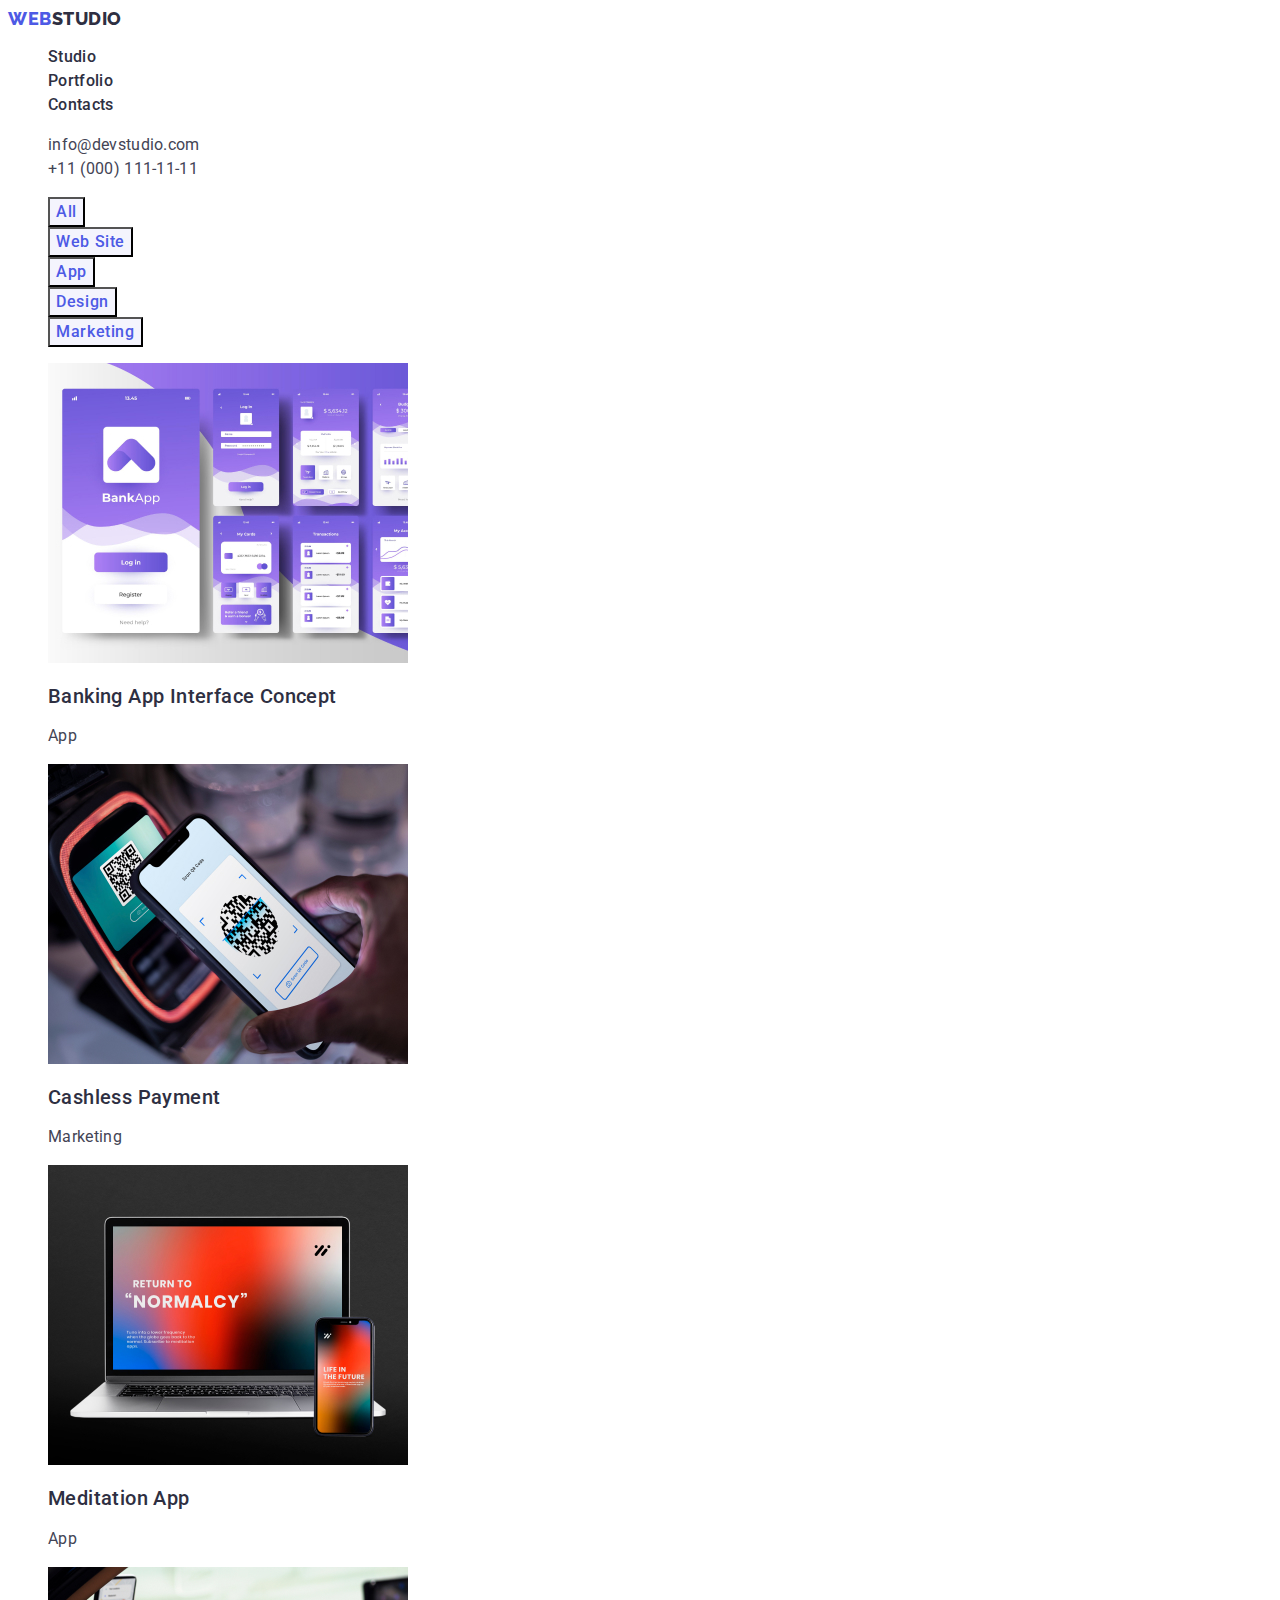
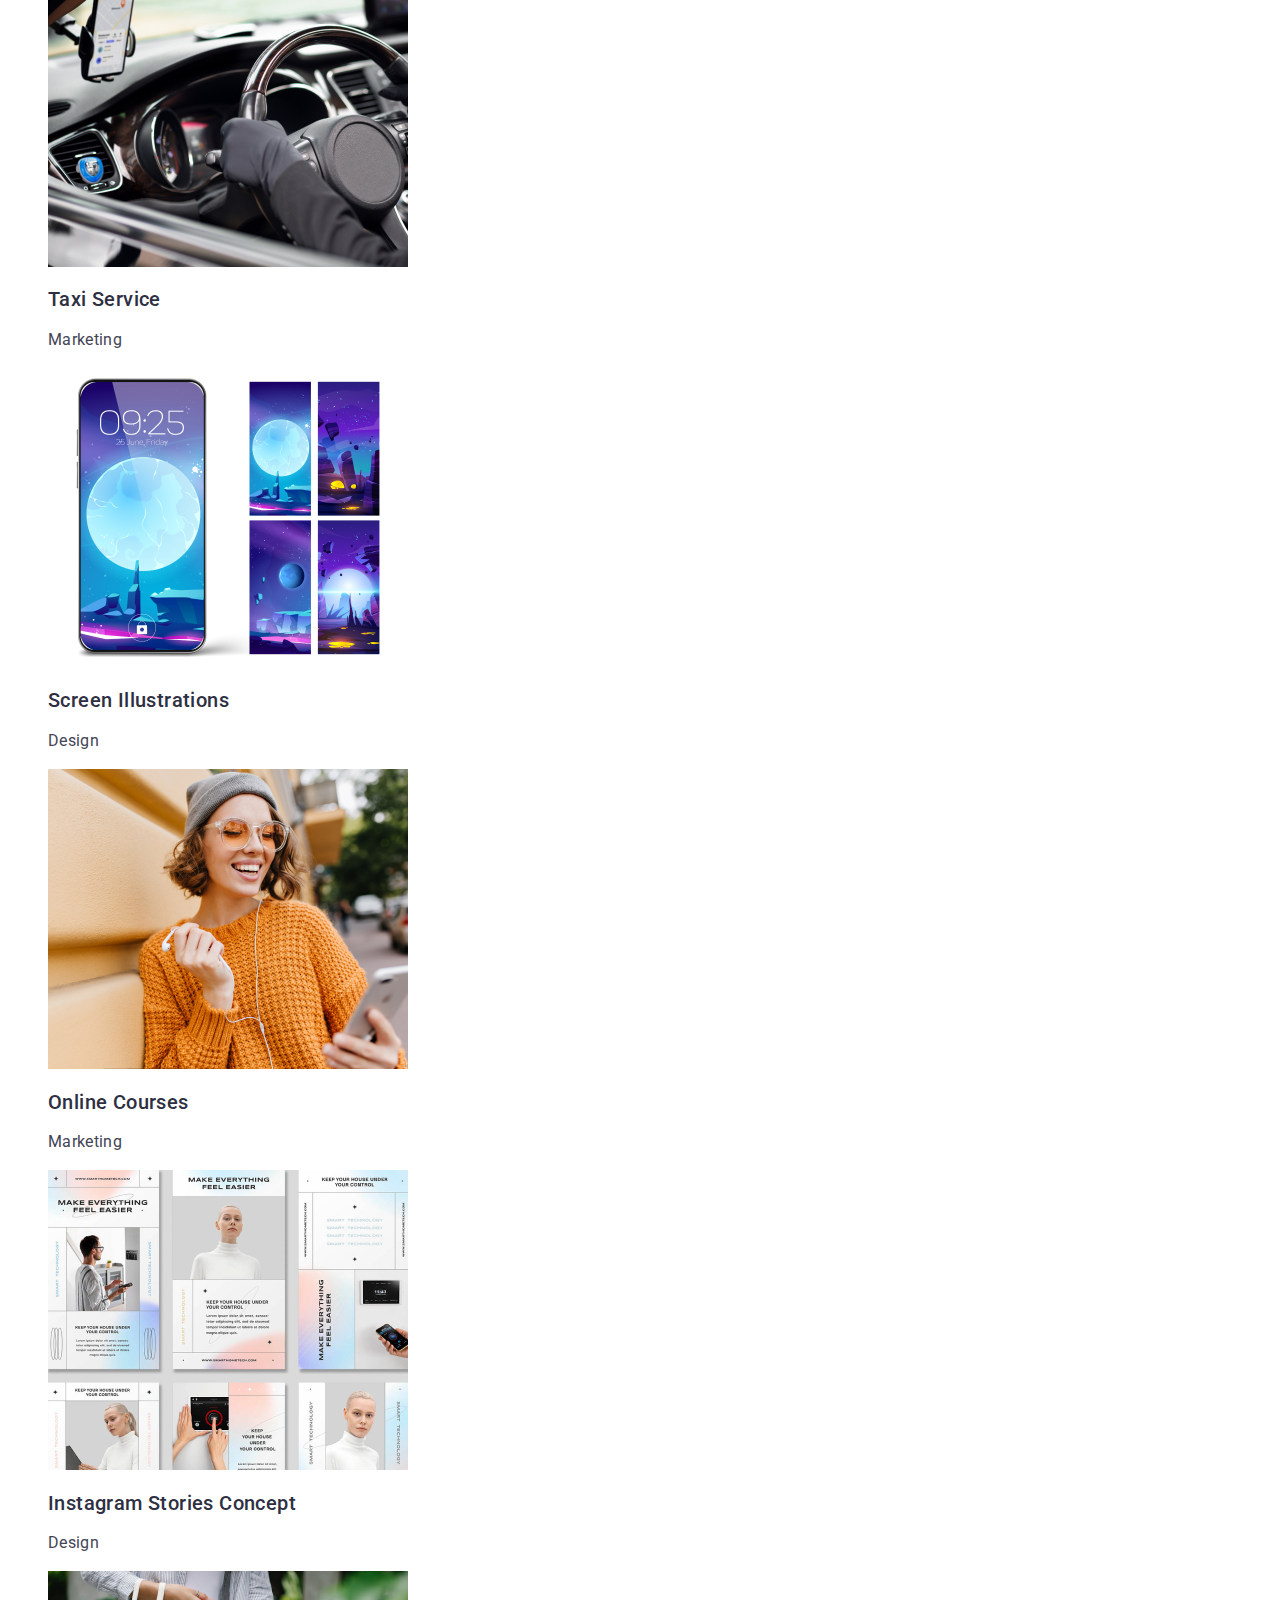
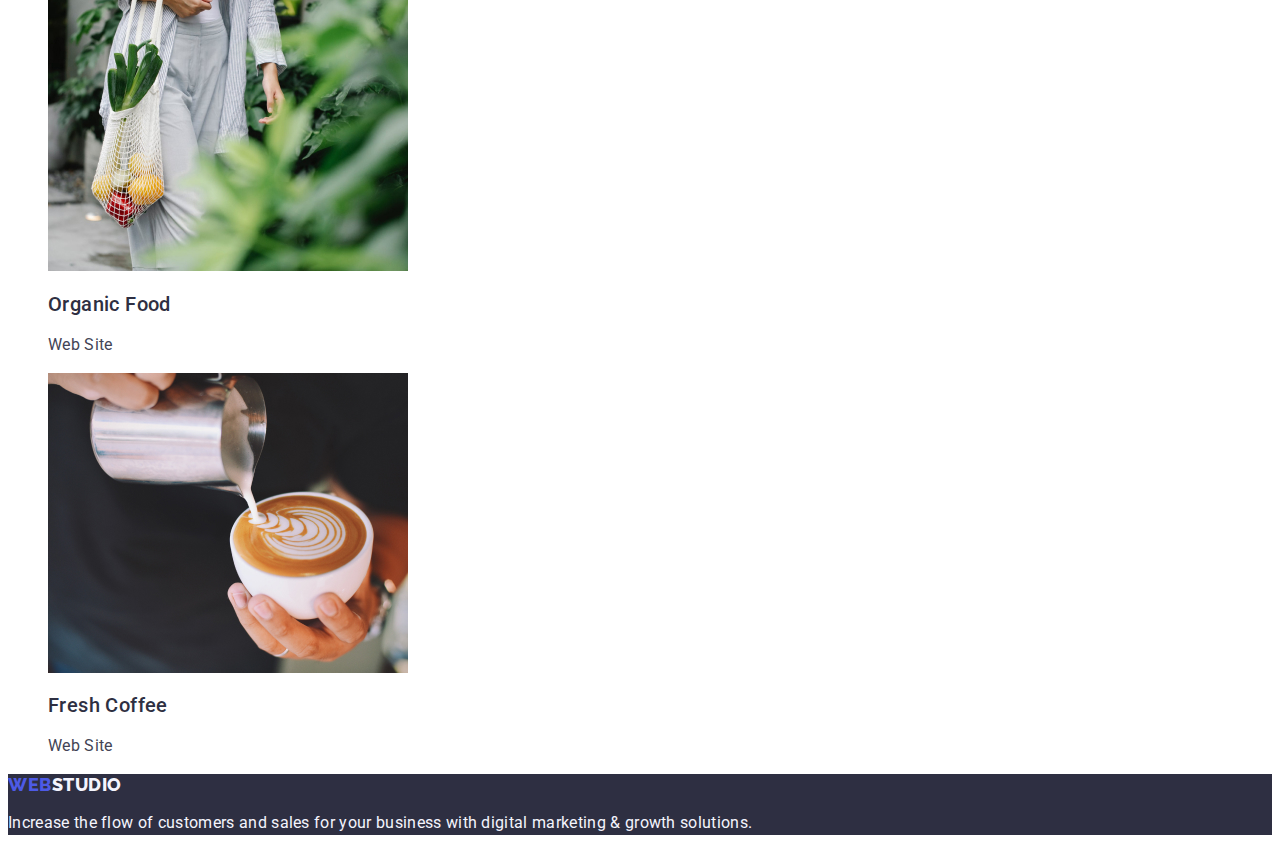
==== portfolio.html @ 7645acca "Initial commit" ====
<!DOCTYPE html>
<html lang="en">

<head>
    <meta charset="UTF-8">
    <meta http-equiv="X-UA-Compatible" content="IE=edge">
    <meta name="viewport" content="width=device-width, initial-scale=1.0">
    <link rel="preconnect" href="https://fonts.googleapis.com">
    <link rel="preconnect" href="https://fonts.gstatic.com" crossorigin>
    <link href="https://fonts.googleapis.com/css2?family=Raleway:wght@800&family=Roboto:wght@400;500;700&display=swap"
        rel="stylesheet">
    <link rel="stylesheet" href="./css/stayl.css">
    <title>Portfolio</title>
</head>

<body>
    <header>
        <nav>
            <a class="logo link" href="./index.html">Web<span class="logo-header">Studio</span></a>
            <ul class="list">
                <li>
                    <a class="link-menu link" href="./index.html">Studio</a>
                </li>
                <li>
                    <a class="link-menu link" href="./portfolio.html">Portfolio</a>
                </li>
                <li>
                    <a class="link-menu link" href="">Contacts</a>
                </li>
            </ul>
        </nav>
        <address class="contact">
            <ul class="list">
                <li>
                    <a class="contact-info link" href="mailto:info@devstudio.com">info@devstudio.com</a>
                </li>
                <li>
                    <a class="contact-info link" href="tel:+110001111111">+11 (000) 111-11-11</a>
                </li>
            </ul>
        </address>

    </header>

    <main>
        <section>
            <h1 hidden>Filter</h1>
            <ul class="list">
                <li>
                    <button class="button-portfolio" type="button">All</button>
                </li>
                <li>
                    <button class="button-portfolio" type="button">Web Site</button>
                </li>
                <li>
                    <button class="button-portfolio" type="button">App</button>
                </li>
                <li>
                    <button class="button-portfolio" type="button">Design</button>
                </li>
                <li>
                    <button class="button-portfolio" type="button">Marketing</button>
                </li>
            </ul>
            <ul class="list">
                <li>
                    <a class="link" href="">
                        <img src="./images/portfolio1.jpg" alt="application" width="360" height="300">
                        <h2 class="projects">Banking App Interface Concept</h2>
                        <p class="projects-tipe">App</p>
                    </a>
                </li>
                <li>
                    <a class="link" href="">
                        <img src="./images/portfolio2.jpg" alt="application" width="360" height="300">
                        <h2 class="projects">Cashless Payment</h2>
                        <p class="projects-tipe">Marketing</p>
                    </a>
                </li>
                <li>
                    <a class="link" href="">
                        <img src="./images/portfolio3.jpg" alt="application" width="360" height="300">
                        <h2 class="projects">Meditation App</h2>
                        <p class="projects-tipe">App</p>
                    </a>

                </li>
                <li>
                    <a class="link" href="">
                        <img src="./images/portfolio4.jpg" alt="application" width="360" height="300">
                        <h2 class="projects">Taxi Service</h2>
                        <p class="projects-tipe">Marketing</p>
                    </a>

                </li>
                <li>
                    <a class="link" href="">
                        <img src="./images/portfolio5.jpg" alt="application" width="360" height="300">
                        <h2 class="projects">Screen Illustrations</h2>
                        <p class="projects-tipe">Design</p>
                    </a>

                </li>
                <li>
                    <a class="link" href="">
                        <img src="./images/portfolio6.jpg" alt="application" width="360" height="300">
                        <h2 class="projects">Online Courses</h2>
                        <p class="projects-tipe">Marketing</p>
                    </a>

                </li>
                <li>
                    <a class="link" href="">
                        <img src="./images/portfolio7.jpg" alt="application" width="360" height="300">
                        <h2 class="projects">Instagram Stories Concept</h2>
                        <p class="projects-tipe">Design</p>
                    </a>

                </li>
                <li>
                    <a class="link" href="">
                        <img src="./images/portfolio8.jpg" alt="application" width="360" height="300">
                        <h2 class="projects">Organic Food</h2>
                        <p class="projects-tipe">Web Site</p>
                    </a>

                </li>
                <li>
                    <a class="link" href="">
                        <img src="./images/portfolio9.jpg" alt="application" width="360" height="300">
                        <h2 class="projects">Fresh Coffee</h2>
                        <p class="projects-tipe">Web Site</p>
                    </a>

                </li>
            </ul>
        </section>
    </main>

    <footer class="footer">
        <a class="logo link" href="./index.html">Web<span class="logo-footer">Studio</span></a>
        <p class="footer-content">Increase the flow of customers and sales for your business with digital marketing &
            growth solutions.</p>
    </footer>
</body>

</html>
---- css/stayl.css ----
:root {
    --color-primary-brand: #4D5AE5;
    --color-pressed-state: #404BBF;
    --color-dark: #2E2F42;
    --color-success: #31D0AA;
    --color-text: #434455;
    --color-subtle-text: #8E8F99;
    --color-accent: #E7E9FC;
    --color-light: #F4F4FD;
    --color-model-overlay: #2E2F42;
    --color-hero-background: #2E2F42;
    --color-white-background: #FFFFFF;
    --color-model-background: #FCFCFC;

}

body {
    font-family: "Roboto", sans-serif;
    color: var(--color-text);
    background-color: var(--color-white-background);
}

.logo {
    font-family: 'Raleway', sans-serif;
    font-weight: 800;
    font-size: 18px;
    line-height: 1.17;
    letter-spacing: 0.03em;
    text-transform: uppercase;
    color: var(--color-primary-brand);

}

.logo-header {
    color: var(--color-dark);
}

.list {
    list-style: none;
}

.link {
    text-decoration: none;
}



.title-section {
    background-color: var(--color-hero-background);

}

.title-header {
    font-size: 56px;
    line-height: 1.07;
    text-align: center;
    letter-spacing: 0.02em;
    color: #FFFFFF;

}

.button-studio {
    background-color: #4D5AE5;
    font-family: "Roboto", sans-serif;
    font-weight: 500;
    font-size: 16px;
    line-height: 1.5;
    color: #FFFFFF;
    letter-spacing: 0.04em;

}

.button-studio:hover,
.button-studio:focus {
    background-color: var(--color-pressed-state);
    cursor: pointer;
}

.title {
    font-weight: 500;
    font-size: 20px;
    line-height: 1.2;
    letter-spacing: 0.02em;
    color: var(--color-dark);
}

.digital-text {
    font-style: 16px;
    line-height: 1.5;
    letter-spacing: 0.02em;
    color: var(--color-text);
}

.advances {
    font-size: 36px;
    line-height: 1.11;
    text-align: center;
    letter-spacing: 0.02em;
    text-transform: capitalize;
    color: var(--color-dark);
}

.staff {
    background-color: var(--color-light);
}

.staff-background {
    background-color: var(--color-white-background);


}

/* Portfolio */


.link-menu {
    font-weight: 500;
    font-size: 16px;
    line-height: 1.5;
    letter-spacing: 0.02em;
    color: var(--color-model-overlay);
}

.link-menu:hover,
.link-menu:focus {
    color: var(--color-pressed-state);
}

.button-portfolio {
    font-family: "Roboto", sans-serif;
    font-weight: 500;
    font-size: 16px;
    line-height: 1.5;
    letter-spacing: 0.04em;
    color: var(--color-primary-brand);
    background-color: var(--color-light);
    cursor: pointer;
}

.button-portfolio:hover,
.button-portfolio:focus {
    color: var(--color-white-background);
    background-color: var(--color-pressed-state);
}

.contact {
    font-style: normal;

}

.contact-info {
    font-size: 16px;
    letter-spacing: 0.02em;
    line-height: 1.5;
    color: var(--color-text);

}

.contact-info:hover,
.contact-info:focus {
    color: var(--color-pressed-state);
}



.projects {
    font-weight: 500;
    font-size: 20px;
    line-height: 1.2;
    letter-spacing: 0.02em;
    color: var(--color-dark);

}

.projects-tipe {
    font-style: 16px;
    line-height: 1.5;
    letter-spacing: 0.02em;
    color: var(--color-text);
}

.footer {
    background-color: var(--color-hero-background);
}

.logo-footer {
    color: var(--color-light);
}

.footer-content {
    font-weight: 400;
    font-size: 16px;
    line-height: 1.5;
    letter-spacing: 0.02em;
    color: var(--color-light);
}
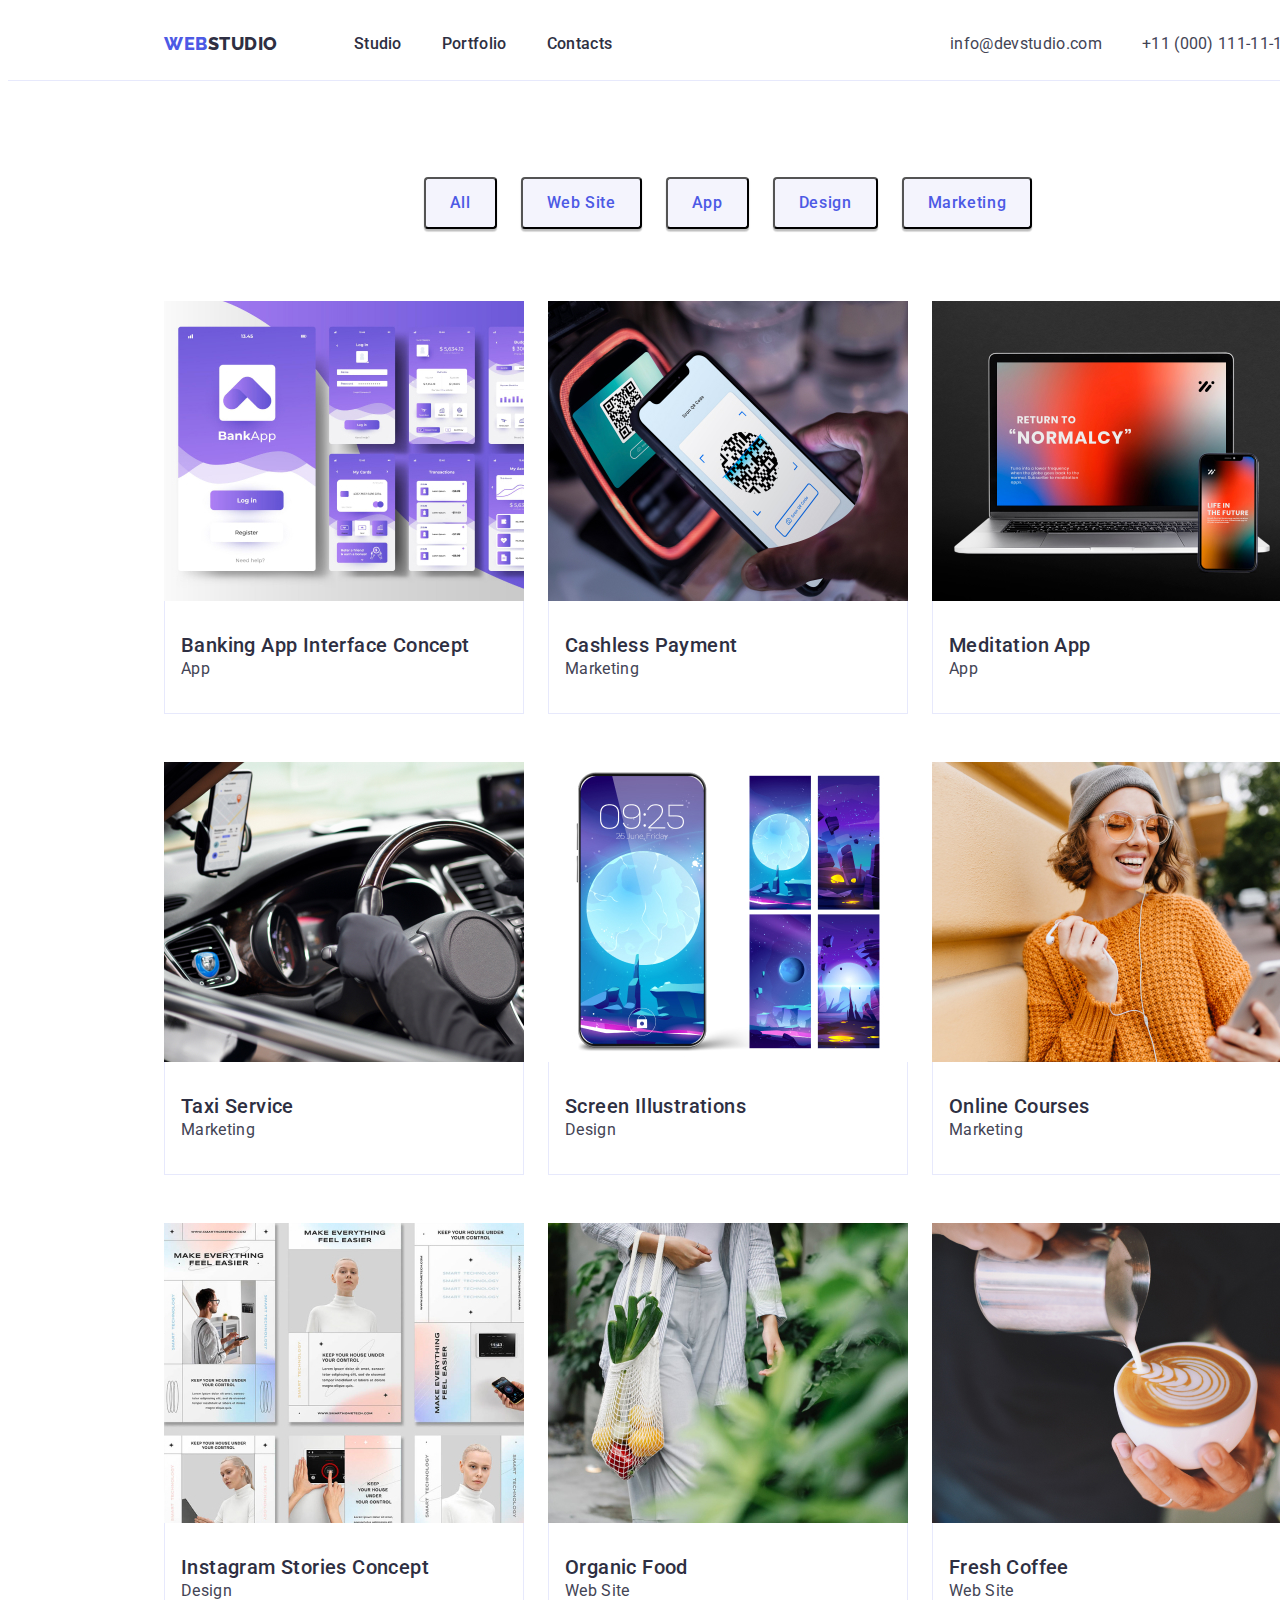
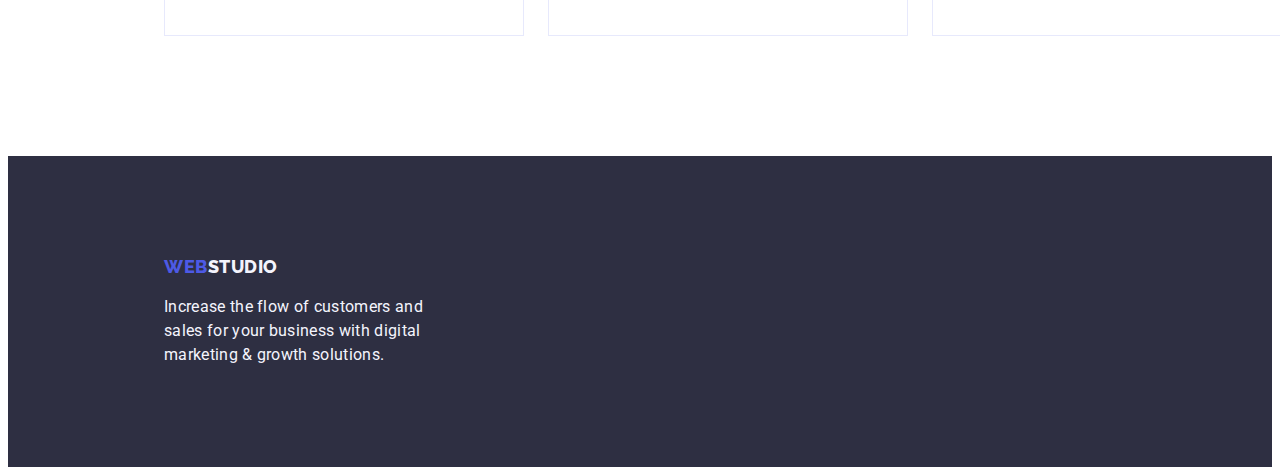
==== commit 69ab6f08: "first" ====
--- a/portfolio.html
+++ b/portfolio.html
@@ -15,132 +15,158 @@
 
 <body>
     <header>
-        <nav>
-            <a class="logo link" href="./index.html">Web<span class="logo-header">Studio</span></a>
-            <ul class="list">
-                <li>
-                    <a class="link-menu link" href="./index.html">Studio</a>
-                </li>
-                <li>
-                    <a class="link-menu link" href="./portfolio.html">Portfolio</a>
-                </li>
-                <li>
-                    <a class="link-menu link" href="">Contacts</a>
-                </li>
-            </ul>
-        </nav>
-        <address class="contact">
-            <ul class="list">
-                <li>
-                    <a class="contact-info link" href="mailto:info@devstudio.com">info@devstudio.com</a>
-                </li>
-                <li>
-                    <a class="contact-info link" href="tel:+110001111111">+11 (000) 111-11-11</a>
-                </li>
-            </ul>
-        </address>
+        <div class="container header-container">
+            <nav class="header-navigation">
+                <a class="logo link" href="./index.html">Web<span class="logo-header">Studio</span></a>
+                <ul class="header-list list">
+                    <li>
+                        <a class="link-menu link" href="./index.html">Studio</a>
+                    </li>
+                    <li>
+                        <a class="link-menu link" href="./portfolio.html">Portfolio</a>
+                    </li>
+                    <li>
+                        <a class="link-menu link" href="">Contacts</a>
+                    </li>
+                </ul>
+            </nav>
+            <address class="contact">
+                <ul class="header-list list">
+                    <li>
+                        <a class="contact-info link" href="mailto:info@devstudio.com">info@devstudio.com</a>
+                    </li>
+                    <li>
+                        <a class="contact-info link" href="tel:+110001111111">+11 (000) 111-11-11</a>
+                    </li>
+                </ul>
+            </address>
+        </div>
+
 
     </header>
 
     <main>
         <section>
-            <h1 hidden>Filter</h1>
-            <ul class="list">
-                <li>
-                    <button class="button-portfolio" type="button">All</button>
-                </li>
-                <li>
-                    <button class="button-portfolio" type="button">Web Site</button>
-                </li>
-                <li>
-                    <button class="button-portfolio" type="button">App</button>
-                </li>
-                <li>
-                    <button class="button-portfolio" type="button">Design</button>
-                </li>
-                <li>
-                    <button class="button-portfolio" type="button">Marketing</button>
-                </li>
-            </ul>
-            <ul class="list">
-                <li>
-                    <a class="link" href="">
-                        <img src="./images/portfolio1.jpg" alt="application" width="360" height="300">
-                        <h2 class="projects">Banking App Interface Concept</h2>
-                        <p class="projects-tipe">App</p>
-                    </a>
-                </li>
-                <li>
-                    <a class="link" href="">
-                        <img src="./images/portfolio2.jpg" alt="application" width="360" height="300">
-                        <h2 class="projects">Cashless Payment</h2>
-                        <p class="projects-tipe">Marketing</p>
-                    </a>
-                </li>
-                <li>
-                    <a class="link" href="">
-                        <img src="./images/portfolio3.jpg" alt="application" width="360" height="300">
-                        <h2 class="projects">Meditation App</h2>
-                        <p class="projects-tipe">App</p>
-                    </a>
+            <div class="container button-portfolio-container">
+                <h1 class="visually-hidden">Filter</h1>
+                <ul class="list button-list">
+                    <li>
+                        <button class="button-portfolio" type="button">All</button>
+                    </li>
+                    <li>
+                        <button class="button-portfolio" type="button">Web Site</button>
+                    </li>
+                    <li>
+                        <button class="button-portfolio" type="button">App</button>
+                    </li>
+                    <li>
+                        <button class="button-portfolio" type="button">Design</button>
+                    </li>
+                    <li>
+                        <button class="button-portfolio" type="button">Marketing</button>
+                    </li>
+                </ul>
+            </div>
 
-                </li>
-                <li>
-                    <a class="link" href="">
-                        <img src="./images/portfolio4.jpg" alt="application" width="360" height="300">
-                        <h2 class="projects">Taxi Service</h2>
-                        <p class="projects-tipe">Marketing</p>
-                    </a>
+            <div class="container programs-container">
+                <ul class="list programs-list">
+                    <li>
+                        <a class="link" href="">
+                            <img src="./images/portfolio1.jpg" alt="application" width="360" height="300">
+                            <div class="projects">
+                                <h2 class="projects-name">Banking App Interface Concept</h2>
+                                <p class="projects-tipe">App</p>
+                            </div>
+                        </a>
+                    </li>
+                    <li>
+                        <a class="link" href="">
+                            <img src="./images/portfolio2.jpg" alt="application" width="360" height="300">
+                            <div class="projects">
+                                <h2 class="projects-name">Cashless Payment</h2>
+                                <p class="projects-tipe">Marketing</p>
+                            </div>
 
-                </li>
-                <li>
-                    <a class="link" href="">
-                        <img src="./images/portfolio5.jpg" alt="application" width="360" height="300">
-                        <h2 class="projects">Screen Illustrations</h2>
-                        <p class="projects-tipe">Design</p>
-                    </a>
+                        </a>
+                    </li>
+                    <li>
+                        <a class="link" href="">
+                            <img src="./images/portfolio3.jpg" alt="application" width="360" height="300">
+                            <div class="projects">
+                                <h2 class="projects-name">Meditation App</h2>
+                                <p class="projects-tipe">App</p>
+                            </div>
+                        </a>
+                    </li>
+                    <li>
+                        <a class="link" href="">
+                            <img src="./images/portfolio4.jpg" alt="application" width="360" height="300">
+                            <div class="projects">
+                                <h2 class="projects-name">Taxi Service</h2>
+                                <p class="projects-tipe">Marketing</p>
+                            </div>
+                        </a>
 
-                </li>
-                <li>
-                    <a class="link" href="">
-                        <img src="./images/portfolio6.jpg" alt="application" width="360" height="300">
-                        <h2 class="projects">Online Courses</h2>
-                        <p class="projects-tipe">Marketing</p>
-                    </a>
+                    </li>
+                    <li>
+                        <a class="link" href="">
+                            <img src="./images/portfolio5.jpg" alt="application" width="360" height="300">
+                            <div class="projects">
+                                <h2 class="projects-name">Screen Illustrations</h2>
+                                <p class="projects-tipe">Design</p>
+                            </div>
 
-                </li>
-                <li>
-                    <a class="link" href="">
-                        <img src="./images/portfolio7.jpg" alt="application" width="360" height="300">
-                        <h2 class="projects">Instagram Stories Concept</h2>
-                        <p class="projects-tipe">Design</p>
-                    </a>
+                        </a>
+                    </li>
+                    <li>
+                        <a class="link" href="">
+                            <img src="./images/portfolio6.jpg" alt="application" width="360" height="300">
+                            <div class="projects">
+                                <h2 class="projects-name">Online Courses</h2>
+                                <p class="projects-tipe">Marketing</p>
+                            </div>
+                        </a>
+                    </li>
+                    <li>
+                        <a class="link" href="">
+                            <img src="./images/portfolio7.jpg" alt="application" width="360" height="300">
+                            <div class="projects">
+                                <h2 class="projects-name">Instagram Stories Concept</h2>
+                                <p class="projects-tipe">Design</p>
+                            </div>
+                        </a>
+                    </li>
+                    <li>
+                        <a class="link" href="">
+                            <img src="./images/portfolio8.jpg" alt="application" width="360" height="300">
+                            <div class="projects">
+                                <h2 class="projects-name">Organic Food</h2>
+                                <p class="projects-tipe">Web Site</p>
+                            </div>
+                        </a>
+                    </li>
+                    <li>
+                        <a class="link" href="">
+                            <img src="./images/portfolio9.jpg" alt="application" width="360" height="300">
+                            <div class="projects">
+                                <h2 class="projects-name">Fresh Coffee</h2>
+                                <p class="projects-tipe">Web Site</p>
+                            </div>
+                        </a>
+                    </li>
+                </ul>
+            </div>
 
-                </li>
-                <li>
-                    <a class="link" href="">
-                        <img src="./images/portfolio8.jpg" alt="application" width="360" height="300">
-                        <h2 class="projects">Organic Food</h2>
-                        <p class="projects-tipe">Web Site</p>
-                    </a>
-
-                </li>
-                <li>
-                    <a class="link" href="">
-                        <img src="./images/portfolio9.jpg" alt="application" width="360" height="300">
-                        <h2 class="projects">Fresh Coffee</h2>
-                        <p class="projects-tipe">Web Site</p>
-                    </a>
-
-                </li>
-            </ul>
         </section>
     </main>
 
     <footer class="footer">
-        <a class="logo link" href="./index.html">Web<span class="logo-footer">Studio</span></a>
-        <p class="footer-content">Increase the flow of customers and sales for your business with digital marketing &
-            growth solutions.</p>
+        <div class="container footer-container">
+            <a class="logo link" href="./index.html">Web<span class="logo-footer">Studio</span></a>
+            <p class="footer-content">Increase the flow of customers and sales for your business with digital marketing
+                &
+                growth solutions.</p>
+        </div>
     </footer>
 </body>
 
--- a/css/stayl.css
+++ b/css/stayl.css
@@ -14,10 +14,57 @@
 
 }
 
+p,
+h1,
+h2,
+h3,
+h4,
+h5,
+h6 {
+    margin: 0px;
+}
+
+ul,
+ol {
+    margin: 0;
+    padding: 0;
+}
+
+* {
+    box-sizing: border-box;
+}
+
+img {
+    display: block;
+    max-width: 100%;
+    height: auto;
+}
+
 body {
     font-family: "Roboto", sans-serif;
     color: var(--color-text);
     background-color: var(--color-white-background);
+}
+
+
+.container {
+    width: 1440px;
+    padding-left: 156px;
+    padding-right: 156px;
+    margin: 0 auto;
+}
+
+.header-container {
+    display: flex;
+    align-items: center;
+    padding-top: 24px;
+    padding-bottom: 24px;
+    border-bottom: 1px solid #E7E9FC;
+}
+
+.header-navigation {
+    display: flex;
+    align-items: center;
 }
 
 .logo {
@@ -28,6 +75,7 @@
     letter-spacing: 0.03em;
     text-transform: uppercase;
     color: var(--color-primary-brand);
+    margin-right: 76px;
 
 }
 
@@ -35,6 +83,11 @@
     color: var(--color-dark);
 }
 
+.header-list {
+    display: flex;
+    gap: 40px;
+}
+
 .list {
     list-style: none;
 }
@@ -43,7 +96,9 @@
     text-decoration: none;
 }
 
-
+.title-container {
+    padding: 188px 0;
+}
 
 .title-section {
     background-color: var(--color-hero-background);
@@ -56,10 +111,16 @@
     text-align: center;
     letter-spacing: 0.02em;
     color: #FFFFFF;
+    width: 496px;
+    margin: 0 auto;
 
 }
 
 .button-studio {
+    display: block;
+    margin: 0 auto;
+    min-width: 169px;
+    height: 56px;
     background-color: #4D5AE5;
     font-family: "Roboto", sans-serif;
     font-weight: 500;
@@ -67,7 +128,9 @@
     line-height: 1.5;
     color: #FFFFFF;
     letter-spacing: 0.04em;
-
+    box-shadow: 0px 4px 4px rgba(0, 0, 0, 0.15);
+    border-radius: 4px;
+    margin-top: 48px;
 }
 
 .button-studio:hover,
@@ -84,14 +147,32 @@
     color: var(--color-dark);
 }
 
+.digital-container {
+    padding-top: 120px;
+    padding-bottom: 120px;
+
+}
+
+.digital-element {
+
+    display: flex;
+    gap: 24px;
+}
+
 .digital-text {
+    margin-top: 8px;
     font-style: 16px;
     line-height: 1.5;
     letter-spacing: 0.02em;
     color: var(--color-text);
 }
 
-.advances {
+
+.applications-cotainer {
+    padding-bottom: 120px;
+}
+
+.applications {
     font-size: 36px;
     line-height: 1.11;
     text-align: center;
@@ -100,15 +181,39 @@
     color: var(--color-dark);
 }
 
+.applications-list {
+    margin-top: 72px;
+    display: flex;
+    gap: 24px;
+}
+
+.staff-container {
+    padding-top: 120px;
+    padding-bottom: 120px;
+}
+
 .staff {
     background-color: var(--color-light);
 }
 
+.staff-list {
+    display: flex;
+    gap: 24px;
+    margin-top: 72px;
+}
+
 .staff-background {
     background-color: var(--color-white-background);
-
-
-}
+}
+
+.staff-information {
+    padding-top: 32px;
+    padding-bottom: 32px;
+    display: block;
+}
+
+
+
 
 /* Portfolio */
 
@@ -124,6 +229,17 @@
 .link-menu:hover,
 .link-menu:focus {
     color: var(--color-pressed-state);
+}
+
+.button-portfolio-container {
+    padding-top: 96px;
+    padding-bottom: 72px;
+}
+
+.button-list {
+    display: flex;
+    justify-content: center;
+    gap: 24px;
 }
 
 .button-portfolio {
@@ -135,6 +251,9 @@
     color: var(--color-primary-brand);
     background-color: var(--color-light);
     cursor: pointer;
+    box-shadow: 0px 3px 1px rgba(0, 0, 0, 0.1), 0px 2px 1px rgba(0, 0, 0, 0.08), 0px 2px 2px rgba(0, 0, 0, 0.12);
+    border-radius: 4px;
+    padding: 12px 24px;
 }
 
 .button-portfolio:hover,
@@ -145,6 +264,8 @@
 
 .contact {
     font-style: normal;
+    display: flex;
+    margin-left: auto;
 
 }
 
@@ -161,9 +282,28 @@
     color: var(--color-pressed-state);
 }
 
-
-
-.projects {
+.programs-container{
+    padding-bottom: 120px;
+}
+
+.programs-list{
+    display: flex;
+    flex-wrap: wrap;
+    gap: 48px 24px;
+}
+
+.programs{
+    border: 1px solid var(--color-accent);
+}
+
+.projects{
+    padding: 32px 16px 32px 16px;
+    border-bottom: 1px solid var(--color-accent);
+    border-right: 1px solid var(--color-accent);
+    border-left: 1px solid var(--color-accent);
+}
+
+.projects-name {
     font-weight: 500;
     font-size: 20px;
     line-height: 1.2;
@@ -183,14 +323,34 @@
     background-color: var(--color-hero-background);
 }
 
+.footer-container {
+    padding-top: 100px;
+    padding-bottom: 100px;
+}
+
 .logo-footer {
     color: var(--color-light);
 }
 
 .footer-content {
+    max-width: 264px;
+    margin-top: 17.5px;
     font-weight: 400;
     font-size: 16px;
     line-height: 1.5;
     letter-spacing: 0.02em;
     color: var(--color-light);
+}
+
+.visually-hidden {
+    position: absolute;
+    white-space: nowrap;
+    width: 1px;
+    height: 1px;
+    overflow: hidden;
+    border: 0;
+    padding: 0;
+    clip: rect(0 0 0 0);
+    clip-path: inset(50%);
+    margin: -1px;
 }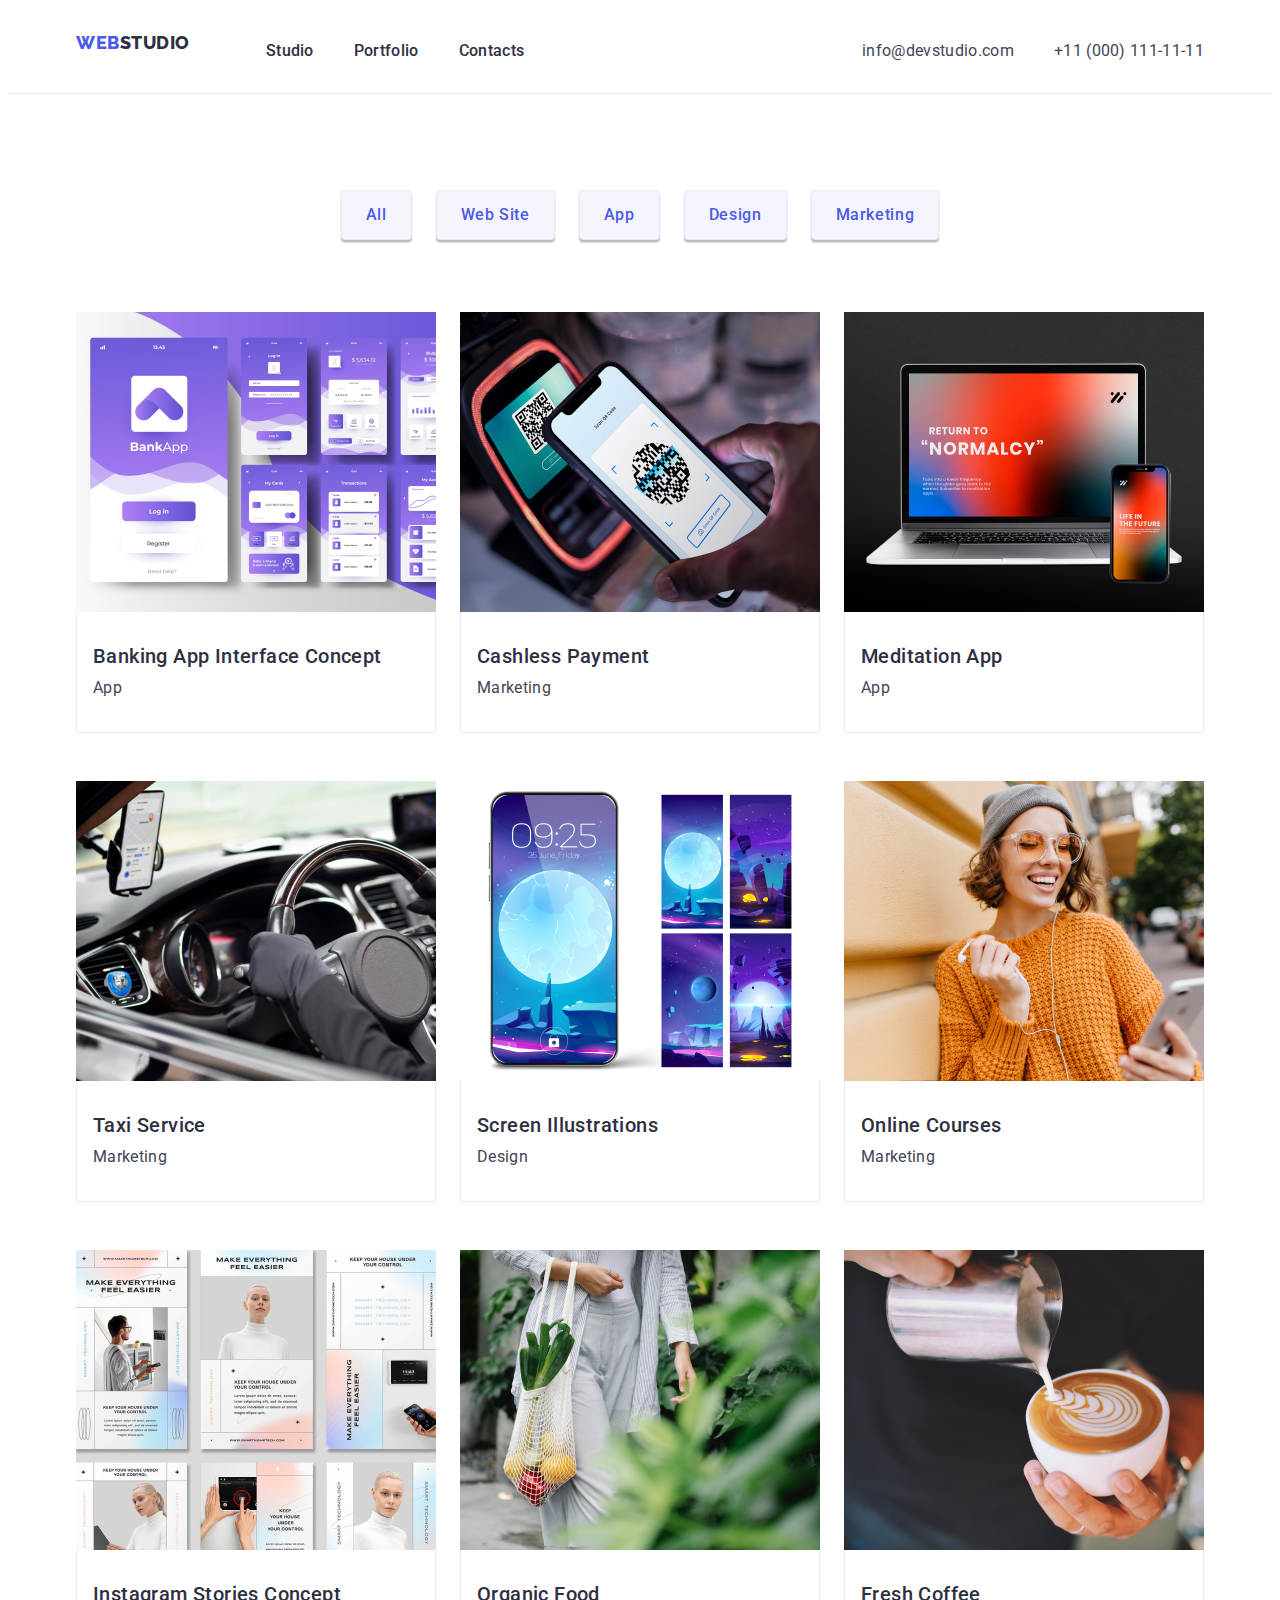
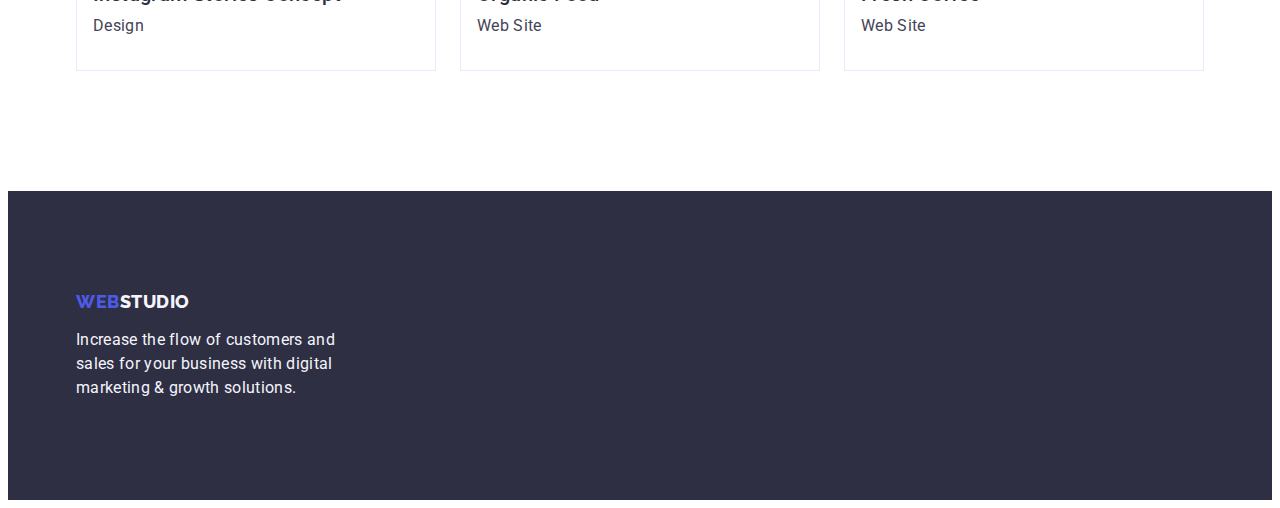
==== commit ee07b905: "2" ====
--- a/portfolio.html
+++ b/portfolio.html
@@ -9,12 +9,13 @@
     <link rel="preconnect" href="https://fonts.gstatic.com" crossorigin>
     <link href="https://fonts.googleapis.com/css2?family=Raleway:wght@800&family=Roboto:wght@400;500;700&display=swap"
         rel="stylesheet">
+    <link rel="stylesheet" href="node_modules/modern-normalize/modern-normalize.css">
     <link rel="stylesheet" href="./css/stayl.css">
     <title>Portfolio</title>
 </head>
 
 <body>
-    <header>
+    <header class="header">
         <div class="container header-container">
             <nav class="header-navigation">
                 <a class="logo link" href="./index.html">Web<span class="logo-header">Studio</span></a>
@@ -41,13 +42,10 @@
                 </ul>
             </address>
         </div>
-
-
     </header>
-
     <main>
-        <section>
-            <div class="container button-portfolio-container">
+        <section class="portfolio-section">
+            <div class="container">
                 <h1 class="visually-hidden">Filter</h1>
                 <ul class="list button-list">
                     <li>
@@ -66,11 +64,9 @@
                         <button class="button-portfolio" type="button">Marketing</button>
                     </li>
                 </ul>
-            </div>
 
-            <div class="container programs-container">
                 <ul class="list programs-list">
-                    <li>
+                    <li class="programs">
                         <a class="link" href="">
                             <img src="./images/portfolio1.jpg" alt="application" width="360" height="300">
                             <div class="projects">
@@ -79,17 +75,16 @@
                             </div>
                         </a>
                     </li>
-                    <li>
+                    <li class="programs">
                         <a class="link" href="">
                             <img src="./images/portfolio2.jpg" alt="application" width="360" height="300">
                             <div class="projects">
                                 <h2 class="projects-name">Cashless Payment</h2>
                                 <p class="projects-tipe">Marketing</p>
                             </div>
-
                         </a>
                     </li>
-                    <li>
+                    <li class="programs">
                         <a class="link" href="">
                             <img src="./images/portfolio3.jpg" alt="application" width="360" height="300">
                             <div class="projects">
@@ -98,7 +93,7 @@
                             </div>
                         </a>
                     </li>
-                    <li>
+                    <li class="programs">
                         <a class="link" href="">
                             <img src="./images/portfolio4.jpg" alt="application" width="360" height="300">
                             <div class="projects">
@@ -106,9 +101,8 @@
                                 <p class="projects-tipe">Marketing</p>
                             </div>
                         </a>
-
                     </li>
-                    <li>
+                    <li class="programs">
                         <a class="link" href="">
                             <img src="./images/portfolio5.jpg" alt="application" width="360" height="300">
                             <div class="projects">
@@ -118,7 +112,7 @@
 
                         </a>
                     </li>
-                    <li>
+                    <li class="programs">
                         <a class="link" href="">
                             <img src="./images/portfolio6.jpg" alt="application" width="360" height="300">
                             <div class="projects">
@@ -127,7 +121,7 @@
                             </div>
                         </a>
                     </li>
-                    <li>
+                    <li class="programs">
                         <a class="link" href="">
                             <img src="./images/portfolio7.jpg" alt="application" width="360" height="300">
                             <div class="projects">
@@ -136,7 +130,7 @@
                             </div>
                         </a>
                     </li>
-                    <li>
+                    <li class="programs">
                         <a class="link" href="">
                             <img src="./images/portfolio8.jpg" alt="application" width="360" height="300">
                             <div class="projects">
@@ -145,7 +139,7 @@
                             </div>
                         </a>
                     </li>
-                    <li>
+                    <li class="programs">
                         <a class="link" href="">
                             <img src="./images/portfolio9.jpg" alt="application" width="360" height="300">
                             <div class="projects">
@@ -156,13 +150,12 @@
                     </li>
                 </ul>
             </div>
-
         </section>
     </main>
 
-    <footer class="footer">
-        <div class="container footer-container">
-            <a class="logo link" href="./index.html">Web<span class="logo-footer">Studio</span></a>
+    <footer class="footer footer-container">
+        <div class="container">
+            <a class="logo-footer link" href="./index.html">Web<span class="logo-footer-part">Studio</span></a>
             <p class="footer-content">Increase the flow of customers and sales for your business with digital marketing
                 &
                 growth solutions.</p>
--- a/css/stayl.css
+++ b/css/stayl.css
@@ -48,10 +48,14 @@
 
 
 .container {
-    width: 1440px;
-    padding-left: 156px;
-    padding-right: 156px;
+    width: 1158px;
+    padding-left: 15px;
+    padding-right: 15px;
     margin: 0 auto;
+}
+
+.header {
+    border-bottom: 1px solid #E7E9FC;
 }
 
 .header-container {
@@ -59,7 +63,6 @@
     align-items: center;
     padding-top: 24px;
     padding-bottom: 24px;
-    border-bottom: 1px solid #E7E9FC;
 }
 
 .header-navigation {
@@ -76,6 +79,8 @@
     text-transform: uppercase;
     color: var(--color-primary-brand);
     margin-right: 76px;
+    display: block;
+    margin-bottom: 16px;
 
 }
 
@@ -96,13 +101,10 @@
     text-decoration: none;
 }
 
-.title-container {
-    padding: 188px 0;
-}
 
 .title-section {
     background-color: var(--color-hero-background);
-
+    padding: 188px 0;
 }
 
 .title-header {
@@ -111,14 +113,14 @@
     text-align: center;
     letter-spacing: 0.02em;
     color: #FFFFFF;
-    width: 496px;
+    max-width: 496px;
     margin: 0 auto;
 
 }
 
 .button-studio {
+    cursor: pointer;
     display: block;
-    margin: 0 auto;
     min-width: 169px;
     height: 56px;
     background-color: #4D5AE5;
@@ -129,8 +131,11 @@
     color: #FFFFFF;
     letter-spacing: 0.04em;
     box-shadow: 0px 4px 4px rgba(0, 0, 0, 0.15);
+    border: none;
     border-radius: 4px;
+    margin: 0 auto;
     margin-top: 48px;
+
 }
 
 .button-studio:hover,
@@ -145,6 +150,7 @@
     line-height: 1.2;
     letter-spacing: 0.02em;
     color: var(--color-dark);
+    margin-bottom: 8px;
 }
 
 .digital-container {
@@ -159,8 +165,11 @@
     gap: 24px;
 }
 
+.digital-list {
+    flex-basis: calc((100% - 72px) / 4)
+}
+
 .digital-text {
-    margin-top: 8px;
     font-style: 16px;
     line-height: 1.5;
     letter-spacing: 0.02em;
@@ -173,6 +182,7 @@
 }
 
 .applications {
+    margin-bottom: 72px;
     font-size: 36px;
     line-height: 1.11;
     text-align: center;
@@ -182,9 +192,12 @@
 }
 
 .applications-list {
-    margin-top: 72px;
     display: flex;
     gap: 24px;
+}
+
+.applications-img {
+    flex-basis: calc((100% - 3 * 16px) / 3)
 }
 
 .staff-container {
@@ -199,19 +212,33 @@
 .staff-list {
     display: flex;
     gap: 24px;
-    margin-top: 72px;
 }
 
 .staff-background {
     background-color: var(--color-white-background);
+    flex-basis: calc((100% - 72px) / 4); 
+    border-radius: 0px 0px 4px 4px;
+
 }
 
 .staff-information {
-    padding-top: 32px;
-    padding-bottom: 32px;
+    padding: 32px 16px;;
     display: block;
 }
 
+.staff-name{
+    text-align: center;
+    margin-bottom: 8px;
+}
+
+.staff-text{
+    font-style: 16px;
+    line-height: 1.5;
+    letter-spacing: 0.02em;
+    color: var(--color-text);
+    text-align: center;
+}
+
 
 
 
@@ -224,6 +251,8 @@
     line-height: 1.5;
     letter-spacing: 0.02em;
     color: var(--color-model-overlay);
+    padding-top: 24px;
+    padding-bottom: 24px;
 }
 
 .link-menu:hover,
@@ -231,15 +260,15 @@
     color: var(--color-pressed-state);
 }
 
-.button-portfolio-container {
-    padding-top: 96px;
-    padding-bottom: 72px;
+.portfolio-section{
+    padding: 96px 0 120px;
 }
 
 .button-list {
     display: flex;
     justify-content: center;
     gap: 24px;
+    margin-bottom: 72px
 }
 
 .button-portfolio {
@@ -254,12 +283,14 @@
     box-shadow: 0px 3px 1px rgba(0, 0, 0, 0.1), 0px 2px 1px rgba(0, 0, 0, 0.08), 0px 2px 2px rgba(0, 0, 0, 0.12);
     border-radius: 4px;
     padding: 12px 24px;
+    border: 1px solid var(--color-accent)
 }
 
 .button-portfolio:hover,
 .button-portfolio:focus {
     color: var(--color-white-background);
     background-color: var(--color-pressed-state);
+    border: 1px solid transparent;
 }
 
 .contact {
@@ -282,25 +313,25 @@
     color: var(--color-pressed-state);
 }
 
-.programs-container{
+.programs-container {
     padding-bottom: 120px;
 }
 
-.programs-list{
+.programs-list {
     display: flex;
     flex-wrap: wrap;
-    gap: 48px 24px;
-}
-
-.programs{
+    column-gap: 24px;
+    row-gap: 48px;
+}
+
+.programs {
+    width: calc((100% - 48px) / 3)
+}
+
+.projects {
+    padding: 32px 16px 32px 16px;
     border: 1px solid var(--color-accent);
-}
-
-.projects{
-    padding: 32px 16px 32px 16px;
-    border-bottom: 1px solid var(--color-accent);
-    border-right: 1px solid var(--color-accent);
-    border-left: 1px solid var(--color-accent);
+    border-top: none;
 }
 
 .projects-name {
@@ -309,6 +340,7 @@
     line-height: 1.2;
     letter-spacing: 0.02em;
     color: var(--color-dark);
+    margin-bottom: 8px;
 
 }
 
@@ -324,17 +356,27 @@
 }
 
 .footer-container {
-    padding-top: 100px;
-    padding-bottom: 100px;
-}
-
-.logo-footer {
+    padding: 100px 0;
+}
+
+.logo-footer{
+    font-family: 'Raleway', sans-serif;
+    font-weight: 800;
+    font-size: 18px;
+    line-height: 1.17;
+    letter-spacing: 0.03em;
+    text-transform: uppercase;
+    color: var(--color-primary-brand);
+    display: inline-block;
+    margin-bottom: 16px;
+}
+
+.logo-footer-part {
     color: var(--color-light);
 }
 
 .footer-content {
     max-width: 264px;
-    margin-top: 17.5px;
     font-weight: 400;
     font-size: 16px;
     line-height: 1.5;
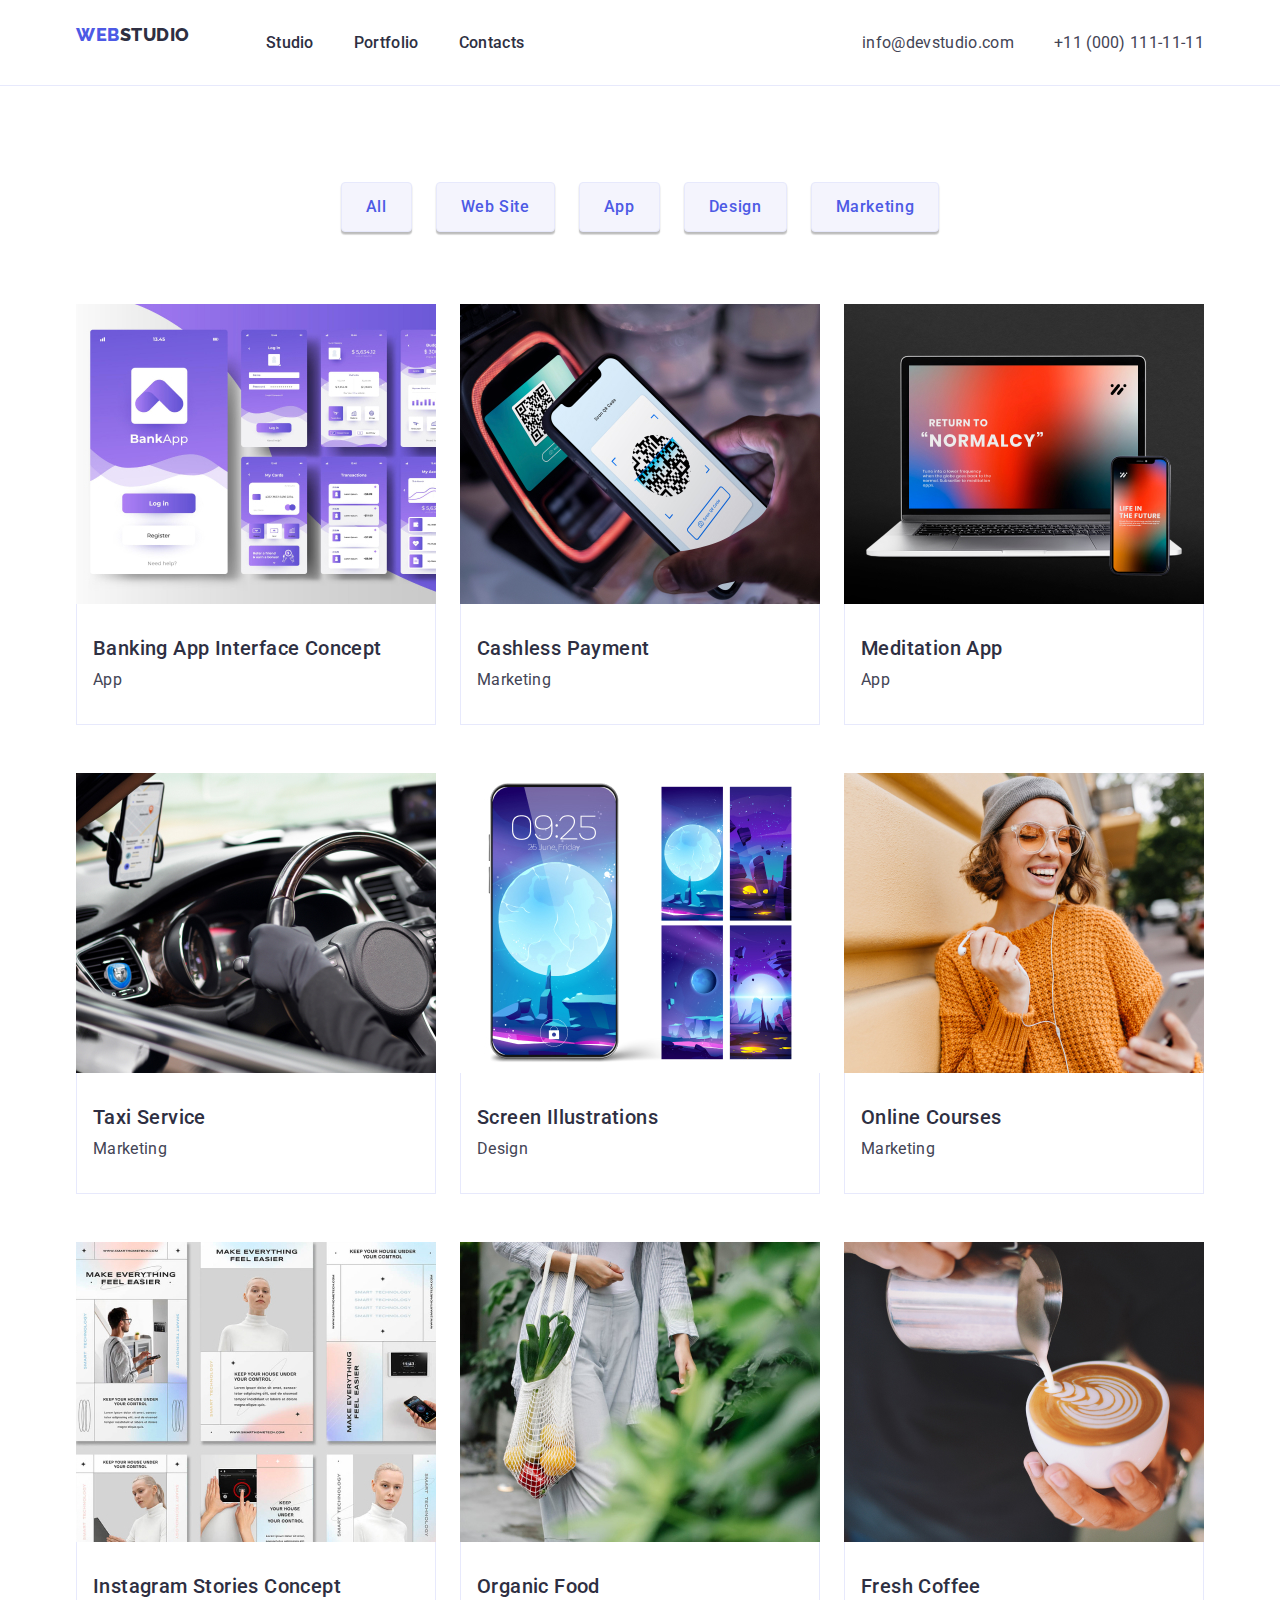
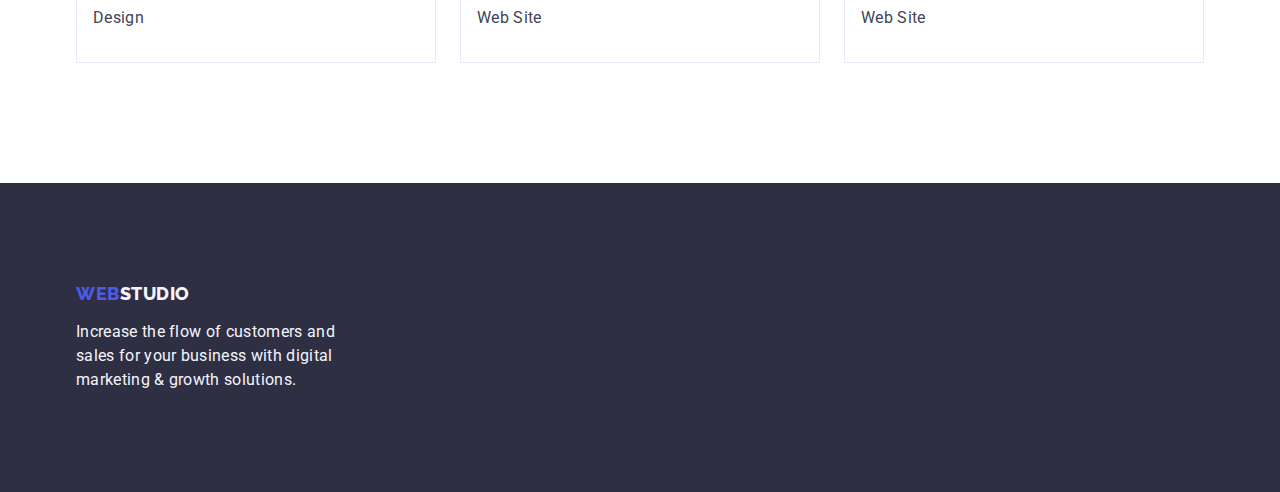
==== commit 81e2f85d: "3" ====
--- a/portfolio.html
+++ b/portfolio.html
@@ -9,7 +9,8 @@
     <link rel="preconnect" href="https://fonts.gstatic.com" crossorigin>
     <link href="https://fonts.googleapis.com/css2?family=Raleway:wght@800&family=Roboto:wght@400;500;700&display=swap"
         rel="stylesheet">
-    <link rel="stylesheet" href="node_modules/modern-normalize/modern-normalize.css">
+    <link rel="stylesheet"
+        href="https://cdnjs.cloudflare.com/ajax/libs/modern-normalize/1.0.0/modern-normalize.min.css" />
     <link rel="stylesheet" href="./css/stayl.css">
     <title>Portfolio</title>
 </head>
--- a/css/stayl.css
+++ b/css/stayl.css
@@ -49,8 +49,7 @@
 
 .container {
     width: 1158px;
-    padding-left: 15px;
-    padding-right: 15px;
+    padding: 0 15px;
     margin: 0 auto;
 }
 
@@ -216,22 +215,23 @@
 
 .staff-background {
     background-color: var(--color-white-background);
-    flex-basis: calc((100% - 72px) / 4); 
+    flex-basis: calc((100% - 72px) / 4);
     border-radius: 0px 0px 4px 4px;
 
 }
 
 .staff-information {
-    padding: 32px 16px;;
+    padding: 32px 16px;
+    ;
     display: block;
 }
 
-.staff-name{
+.staff-name {
     text-align: center;
     margin-bottom: 8px;
 }
 
-.staff-text{
+.staff-text {
     font-style: 16px;
     line-height: 1.5;
     letter-spacing: 0.02em;
@@ -260,7 +260,7 @@
     color: var(--color-pressed-state);
 }
 
-.portfolio-section{
+.portfolio-section {
     padding: 96px 0 120px;
 }
 
@@ -359,7 +359,7 @@
     padding: 100px 0;
 }
 
-.logo-footer{
+.logo-footer {
     font-family: 'Raleway', sans-serif;
     font-weight: 800;
     font-size: 18px;
